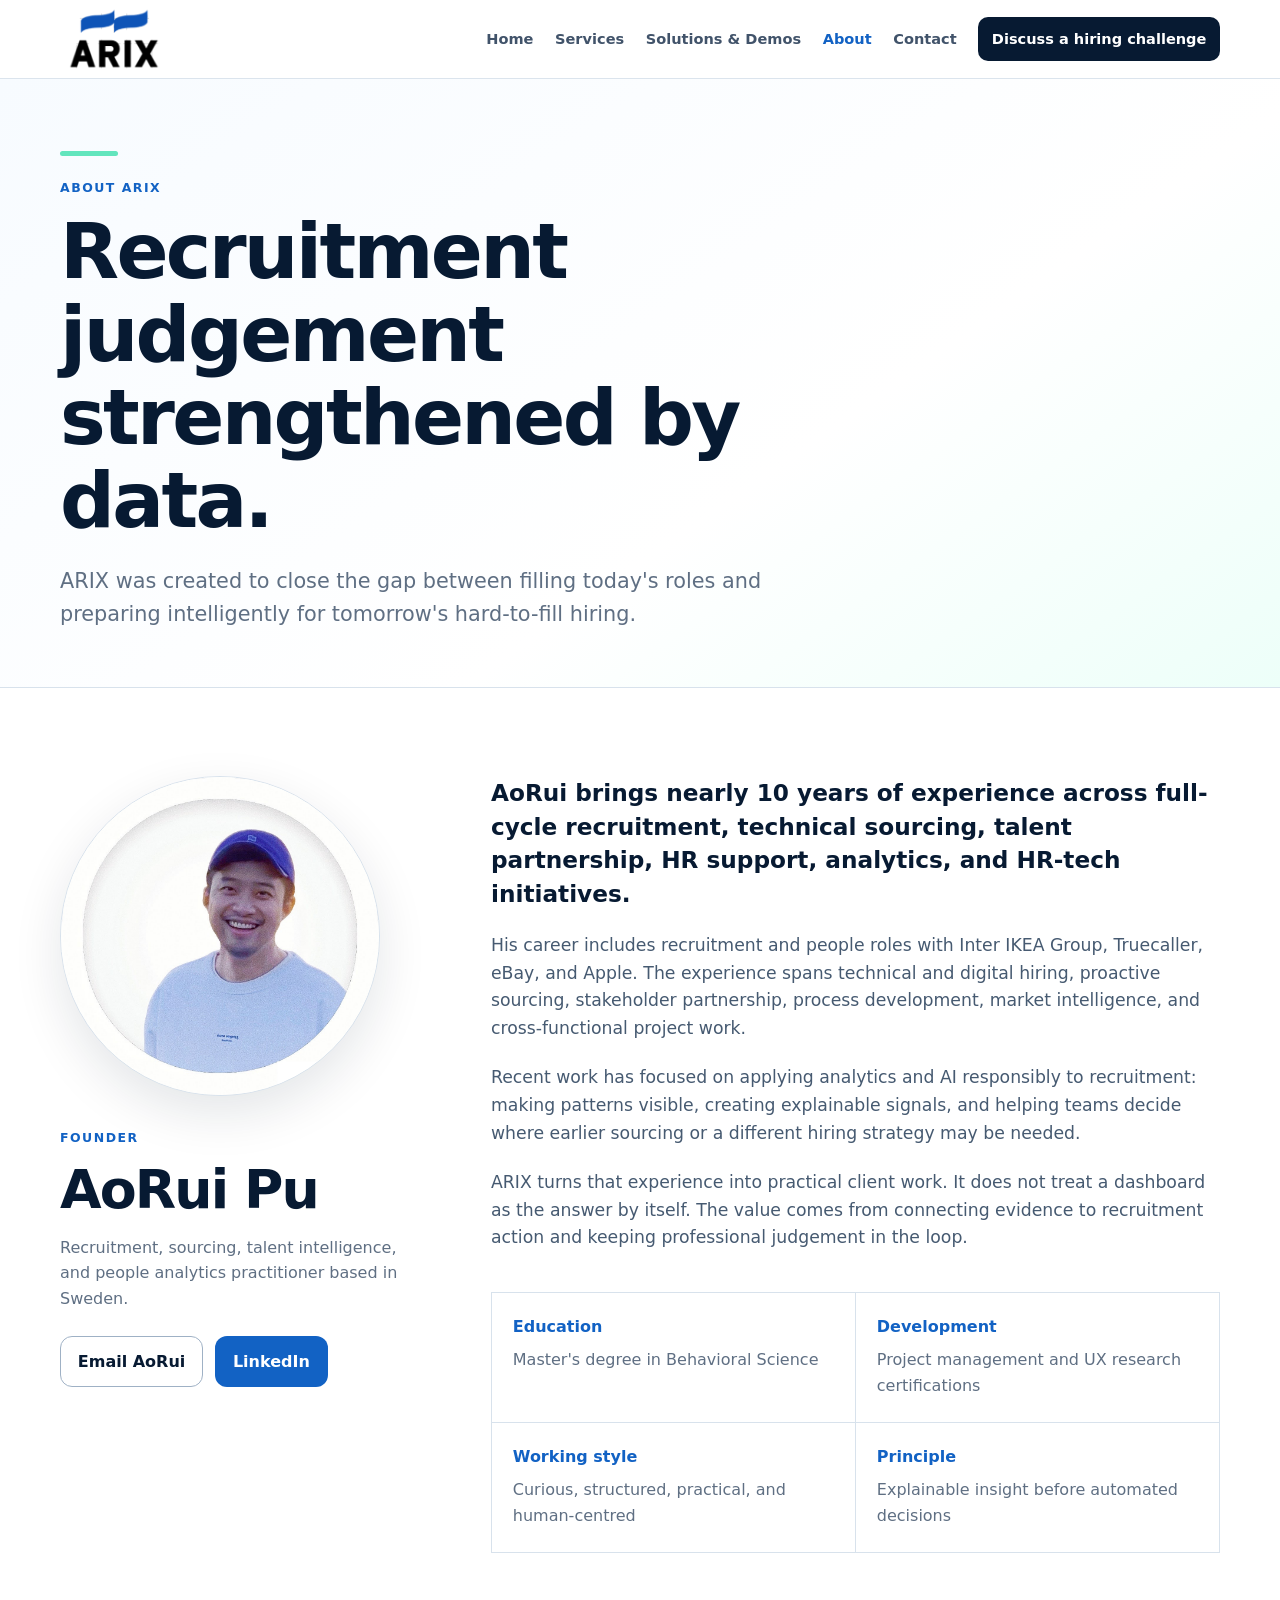
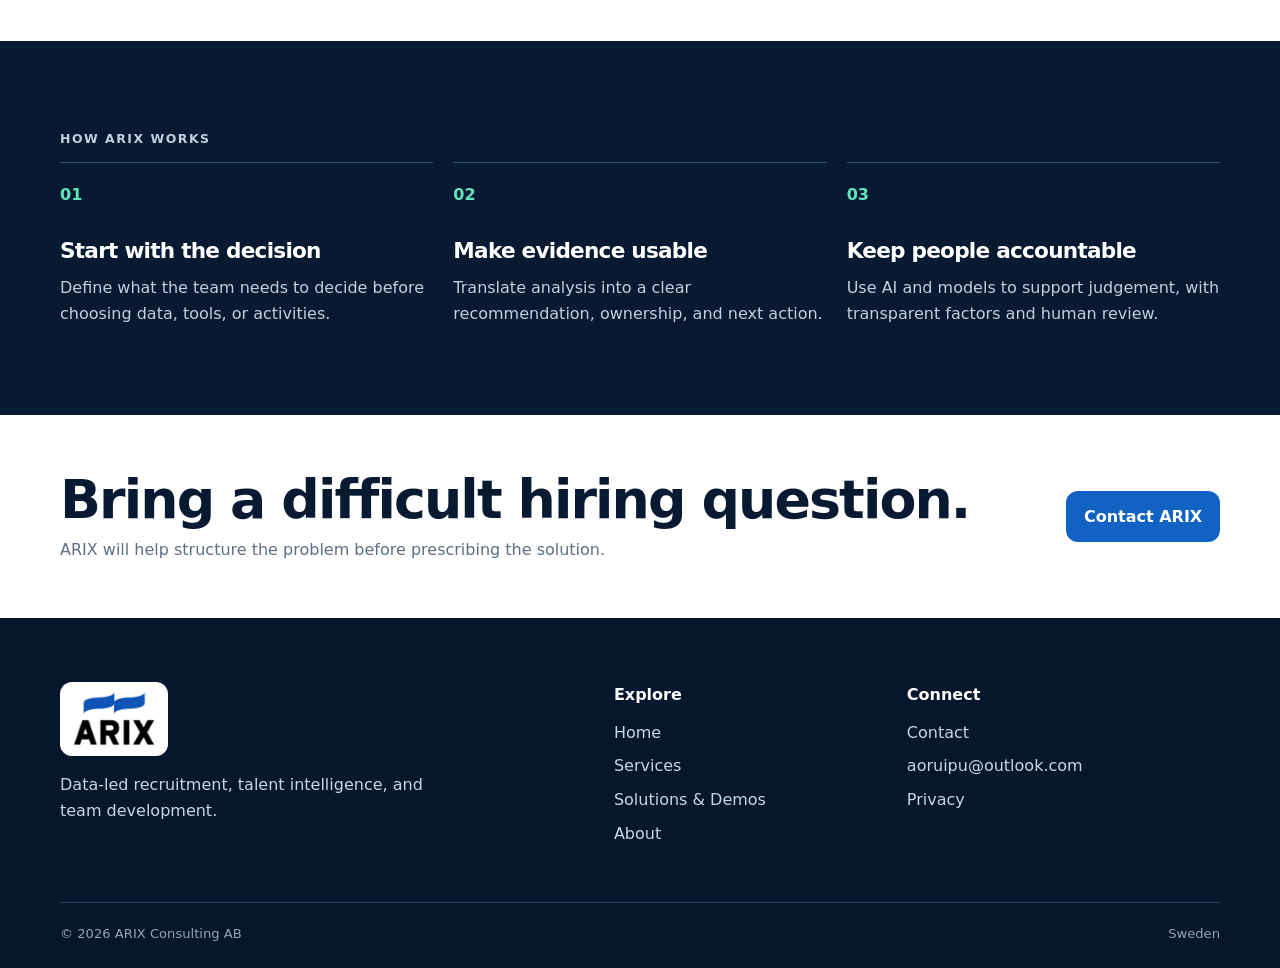
==== about/index.html @ 508da56c "Deploy ARIX consulting website" ====
<!DOCTYPE html>
<html lang="en"> <head>
<meta charset="UTF-8">
<meta name="viewport" content="width=device-width">
<meta name="description" content="Meet ARIX founder AoRui Pu and the experience behind its recruitment, sourcing, analytics, HR-tech, and responsible-AI work.">
<meta name="theme-color" content="#071a32">
<meta name="robots" content="index,follow">
<link rel="icon" href="/favicon.svg">
<link rel="canonical" href="https://example.com/about/">
<title>About | ARIX</title>
<link rel="stylesheet" href="/_astro/about.lXpp7TNr.css">
<style>.founder-grid[data-astro-cid-kh7btl4r]{display:grid;grid-template-columns:.65fr 1.35fr;gap:5rem}.founder-grid[data-astro-cid-kh7btl4r] aside[data-astro-cid-kh7btl4r]{position:sticky;top:110px;align-self:start}.founder-photo[data-astro-cid-kh7btl4r]{display:block;width:min(100%,320px);height:auto;aspect-ratio:1;margin-bottom:2rem;border:1px solid var(--line);border-radius:50%;background:var(--surface);object-fit:cover;box-shadow:var(--shadow)}.founder-actions[data-astro-cid-kh7btl4r]{display:flex;flex-wrap:wrap;gap:.75rem}.founder-grid[data-astro-cid-kh7btl4r] aside[data-astro-cid-kh7btl4r] p[data-astro-cid-kh7btl4r]:not(.eyebrow){margin:1rem 0 1.5rem;color:var(--muted)}.bio[data-astro-cid-kh7btl4r]>p[data-astro-cid-kh7btl4r]{margin-bottom:1.35rem;color:#465a71;font-size:1.08rem}.bio[data-astro-cid-kh7btl4r] .lead[data-astro-cid-kh7btl4r]{color:var(--navy);font-size:1.45rem;font-weight:750;line-height:1.45}.credential-grid[data-astro-cid-kh7btl4r]{display:grid;grid-template-columns:1fr 1fr;margin-top:2.5rem;border-top:1px solid var(--line);border-left:1px solid var(--line)}.credential-grid[data-astro-cid-kh7btl4r] div[data-astro-cid-kh7btl4r]{min-height:130px;padding:1.3rem;border-right:1px solid var(--line);border-bottom:1px solid var(--line)}.credential-grid[data-astro-cid-kh7btl4r] strong[data-astro-cid-kh7btl4r],.credential-grid[data-astro-cid-kh7btl4r] span[data-astro-cid-kh7btl4r]{display:block}.credential-grid[data-astro-cid-kh7btl4r] strong[data-astro-cid-kh7btl4r]{margin-bottom:.5rem;color:var(--blue)}.credential-grid[data-astro-cid-kh7btl4r] span[data-astro-cid-kh7btl4r]{color:var(--muted)}.values[data-astro-cid-kh7btl4r]{background:var(--navy);color:#fff}.values[data-astro-cid-kh7btl4r] article[data-astro-cid-kh7btl4r]{padding-top:1.2rem;border-top:1px solid #31506f}.values[data-astro-cid-kh7btl4r] article[data-astro-cid-kh7btl4r]>span[data-astro-cid-kh7btl4r]{color:var(--mint);font-weight:900}.values[data-astro-cid-kh7btl4r] h3[data-astro-cid-kh7btl4r]{margin:2rem 0 .8rem;color:#fff}.values[data-astro-cid-kh7btl4r] p[data-astro-cid-kh7btl4r]{color:#bfd0e1}.contact-strip[data-astro-cid-kh7btl4r]{display:flex;justify-content:space-between;align-items:center;gap:2rem}.contact-strip[data-astro-cid-kh7btl4r] p[data-astro-cid-kh7btl4r]{margin-top:.5rem;color:var(--muted)}@media(max-width:800px){.founder-grid[data-astro-cid-kh7btl4r]{grid-template-columns:1fr;gap:3rem}.founder-grid[data-astro-cid-kh7btl4r] aside[data-astro-cid-kh7btl4r]{position:static}.credential-grid[data-astro-cid-kh7btl4r]{grid-template-columns:1fr}.contact-strip[data-astro-cid-kh7btl4r]{align-items:flex-start;flex-direction:column}}
</style>
<link rel="stylesheet" href="/site-fixes.css">
</head> <body> <a class="skip-link" href="#main-content">Skip to content</a> <header class="site-header" data-astro-cid-3ef6ksr2> <div class="container nav-wrap" data-astro-cid-3ef6ksr2> <span class="brand" aria-label="ARIX" data-astro-cid-3ef6ksr2>
<img src="/brand/arix-logo-clean.png" width="108" height="66" alt="ARIX" data-astro-cid-3ef6ksr2>
</span> <button class="menu-button" type="button" aria-expanded="false" aria-controls="site-nav" data-astro-cid-3ef6ksr2>
<span data-astro-cid-3ef6ksr2>
</span>
<span data-astro-cid-3ef6ksr2>
</span>
<span data-astro-cid-3ef6ksr2>
</span>
<span class="sr-only" data-astro-cid-3ef6ksr2>Open navigation</span>
</button> <nav id="site-nav" aria-label="Primary navigation" data-astro-cid-3ef6ksr2> <a href="/" data-astro-cid-3ef6ksr2>Home</a>
<a href="/services/" data-astro-cid-3ef6ksr2>Services</a>
<a href="/solutions/" data-astro-cid-3ef6ksr2>Solutions &amp; Demos</a>
<a class="active" href="/about/" data-astro-cid-3ef6ksr2>About</a>
<a href="/contact/" data-astro-cid-3ef6ksr2>Contact</a> <a class="nav-cta" href="/contact/" data-astro-cid-3ef6ksr2>Discuss a hiring challenge</a> </nav> </div> </header> <script type="module">const t=document.querySelector(".menu-button"),n=document.querySelector("#site-nav");t?.addEventListener("click",()=>{const e=t.getAttribute("aria-expanded")==="true";t.setAttribute("aria-expanded",String(!e)),n?.classList.toggle("open",!e)});</script>  <main id="main-content"> <section class="page-hero">
<div class="container">
<div class="kicker-line">
</div>
<p class="eyebrow">About ARIX</p>
<h1>Recruitment judgement strengthened by data.</h1>
<p class="lede">ARIX was created to close the gap between filling today&#39;s roles and preparing intelligently for tomorrow&#39;s hard-to-fill hiring.</p>
</div>
</section> <section class="section" data-astro-cid-kh7btl4r>
<div class="container founder-grid" data-astro-cid-kh7btl4r> <aside data-astro-cid-kh7btl4r>
<img class="founder-photo" src="/brand/aorui-pu-founder.jpg" width="1080" height="1080" alt="AoRui Pu, founder of ARIX" data-astro-cid-kh7btl4r>
<p class="eyebrow" data-astro-cid-kh7btl4r>Founder</p>
<h2 data-astro-cid-kh7btl4r>AoRui Pu</h2>
<p data-astro-cid-kh7btl4r>Recruitment, sourcing, talent intelligence, and people analytics practitioner based in Sweden.</p>
<div class="founder-actions" data-astro-cid-kh7btl4r>
<a class="button secondary" href="mailto:aoruipu@outlook.com" data-astro-cid-kh7btl4r>Email AoRui</a>
<a class="button" href="https://www.linkedin.com/in/aorui/" target="_blank" rel="noreferrer" data-astro-cid-kh7btl4r>LinkedIn</a>
</div>
</aside> <div class="bio" data-astro-cid-kh7btl4r>
<p class="lead" data-astro-cid-kh7btl4r>AoRui brings nearly 10 years of experience across full-cycle recruitment, technical sourcing, talent partnership, HR support, analytics, and HR-tech initiatives.</p> <p data-astro-cid-kh7btl4r>His career includes recruitment and people roles with Inter IKEA Group, Truecaller, eBay, and Apple. The experience spans technical and digital hiring, proactive sourcing, stakeholder partnership, process development, market intelligence, and cross-functional project work.</p> <p data-astro-cid-kh7btl4r>Recent work has focused on applying analytics and AI responsibly to recruitment: making patterns visible, creating explainable signals, and helping teams decide where earlier sourcing or a different hiring strategy may be needed.</p> <p data-astro-cid-kh7btl4r>ARIX turns that experience into practical client work. It does not treat a dashboard as the answer by itself. The value comes from connecting evidence to recruitment action and keeping professional judgement in the loop.</p> <div class="credential-grid" data-astro-cid-kh7btl4r>
<div data-astro-cid-kh7btl4r>
<strong data-astro-cid-kh7btl4r>Education</strong>
<span data-astro-cid-kh7btl4r>Master's degree in Behavioral Science</span>
</div>
<div data-astro-cid-kh7btl4r>
<strong data-astro-cid-kh7btl4r>Development</strong>
<span data-astro-cid-kh7btl4r>Project management and UX research certifications</span>
</div>
<div data-astro-cid-kh7btl4r>
<strong data-astro-cid-kh7btl4r>Working style</strong>
<span data-astro-cid-kh7btl4r>Curious, structured, practical, and human-centred</span>
</div>
<div data-astro-cid-kh7btl4r>
<strong data-astro-cid-kh7btl4r>Principle</strong>
<span data-astro-cid-kh7btl4r>Explainable insight before automated decisions</span>
</div>
</div> </div> </div>
</section> <section class="section values" data-astro-cid-kh7btl4r>
<div class="container" data-astro-cid-kh7btl4r>
<p class="eyebrow mint" data-astro-cid-kh7btl4r>How ARIX works</p>
<div class="grid-3" data-astro-cid-kh7btl4r>
<article data-astro-cid-kh7btl4r>
<span data-astro-cid-kh7btl4r>01</span>
<h3 data-astro-cid-kh7btl4r>Start with the decision</h3>
<p data-astro-cid-kh7btl4r>Define what the team needs to decide before choosing data, tools, or activities.</p>
</article>
<article data-astro-cid-kh7btl4r>
<span data-astro-cid-kh7btl4r>02</span>
<h3 data-astro-cid-kh7btl4r>Make evidence usable</h3>
<p data-astro-cid-kh7btl4r>Translate analysis into a clear recommendation, ownership, and next action.</p>
</article>
<article data-astro-cid-kh7btl4r>
<span data-astro-cid-kh7btl4r>03</span>
<h3 data-astro-cid-kh7btl4r>Keep people accountable</h3>
<p data-astro-cid-kh7btl4r>Use AI and models to support judgement, with transparent factors and human review.</p>
</article>
</div>
</div>
</section> <section class="section-sm" data-astro-cid-kh7btl4r>
<div class="container contact-strip" data-astro-cid-kh7btl4r>
<div data-astro-cid-kh7btl4r>
<h2 data-astro-cid-kh7btl4r>Bring a difficult hiring question.</h2>
<p data-astro-cid-kh7btl4r>ARIX will help structure the problem before prescribing the solution.</p>
</div>
<a class="button" href="/contact/" data-astro-cid-kh7btl4r>Contact ARIX</a>
</div>
</section> </main> <footer data-astro-cid-sz7xmlte> <div class="container footer-grid" data-astro-cid-sz7xmlte> <div data-astro-cid-sz7xmlte>
<img src="/brand/arix-logo-clean.png" width="96" height="76" alt="ARIX" data-astro-cid-sz7xmlte>
<p data-astro-cid-sz7xmlte>Data-led recruitment, talent intelligence, and team development.</p>
</div> <div data-astro-cid-sz7xmlte>
<strong data-astro-cid-sz7xmlte>Explore</strong>
<a href="/" data-astro-cid-sz7xmlte>Home</a>
<a href="/services/" data-astro-cid-sz7xmlte>Services</a>
<a href="/solutions/" data-astro-cid-sz7xmlte>Solutions & Demos</a>
<a href="/about/" data-astro-cid-sz7xmlte>About</a>
</div> <div data-astro-cid-sz7xmlte>
<strong data-astro-cid-sz7xmlte>Connect</strong>
<a href="/contact/" data-astro-cid-sz7xmlte>Contact</a>
<a href="mailto:aoruipu@outlook.com" data-astro-cid-sz7xmlte>aoruipu@outlook.com</a>
<a href="/privacy/" data-astro-cid-sz7xmlte>Privacy</a>
</div> </div> <div class="container legal" data-astro-cid-sz7xmlte>
<span data-astro-cid-sz7xmlte>© 2026 ARIX Consulting AB</span>
<span data-astro-cid-sz7xmlte>Sweden</span>
</div> </footer>  </body>
</html>
---- _astro/about.lXpp7TNr.css ----
.site-header[data-astro-cid-3ef6ksr2]{position:sticky;top:0;z-index:50;border-bottom:1px solid rgba(216,226,236,.9);background:#fffffff0;backdrop-filter:blur(14px)}.nav-wrap[data-astro-cid-3ef6ksr2]{display:flex;min-height:78px;align-items:center;justify-content:space-between;gap:1.5rem}.brand[data-astro-cid-3ef6ksr2]{display:inline-flex;align-items:center}.brand[data-astro-cid-3ef6ksr2] img[data-astro-cid-3ef6ksr2]{width:94px;height:auto;display:block}nav[data-astro-cid-3ef6ksr2]{display:flex;align-items:center;gap:1.35rem}nav[data-astro-cid-3ef6ksr2] a[data-astro-cid-3ef6ksr2]{color:#41536a;font-size:.91rem;font-weight:750;text-decoration:none}nav[data-astro-cid-3ef6ksr2] a[data-astro-cid-3ef6ksr2]:hover,nav[data-astro-cid-3ef6ksr2] a[data-astro-cid-3ef6ksr2].active{color:var(--blue)}nav[data-astro-cid-3ef6ksr2] .nav-cta[data-astro-cid-3ef6ksr2]{padding:.65rem .85rem;border-radius:10px;background:var(--navy);color:#fff}nav[data-astro-cid-3ef6ksr2] .nav-cta[data-astro-cid-3ef6ksr2]:hover{color:#fff;background:var(--blue)}.menu-button[data-astro-cid-3ef6ksr2]{display:none;width:46px;height:44px;border:1px solid var(--line);border-radius:10px;background:#fff;padding:10px}.menu-button[data-astro-cid-3ef6ksr2] span[data-astro-cid-3ef6ksr2]:not(.sr-only){display:block;height:2px;margin:4px 0;background:var(--navy)}@media(max-width:850px){.menu-button[data-astro-cid-3ef6ksr2]{display:block}nav[data-astro-cid-3ef6ksr2]{position:absolute;inset:78px 0 auto;display:none;align-items:stretch;padding:1rem;border-bottom:1px solid var(--line);background:#fff;box-shadow:var(--shadow)}nav[data-astro-cid-3ef6ksr2].open{display:grid}nav[data-astro-cid-3ef6ksr2] a[data-astro-cid-3ef6ksr2]{padding:.7rem}nav[data-astro-cid-3ef6ksr2] .nav-cta[data-astro-cid-3ef6ksr2]{text-align:center}}footer[data-astro-cid-sz7xmlte]{padding:4rem 0 1.5rem;background:#06172d;color:#c8d6e5}.footer-grid[data-astro-cid-sz7xmlte]{display:grid;grid-template-columns:2fr 1fr 1.2fr;gap:2rem}img[data-astro-cid-sz7xmlte]{width:88px;filter:brightness(0) invert(1);opacity:.96}p[data-astro-cid-sz7xmlte]{max-width:390px;margin-top:1rem}strong[data-astro-cid-sz7xmlte]{display:block;margin-bottom:.75rem;color:#fff}a[data-astro-cid-sz7xmlte]{display:block;margin:.5rem 0;color:#c8d6e5;text-decoration:none}a[data-astro-cid-sz7xmlte]:hover{color:var(--mint)}.legal[data-astro-cid-sz7xmlte]{display:flex;justify-content:space-between;gap:1rem;margin-top:3rem;padding-top:1.25rem;border-top:1px solid #28405b;color:#91a4b9;font-size:.82rem}@media(max-width:650px){.footer-grid[data-astro-cid-sz7xmlte]{grid-template-columns:1fr}}:root{--navy: #071a32;--navy-2: #102b4b;--blue: #1262c4;--blue-bright: #2d6cff;--mint: #62e5bd;--mint-soft: #d9faef;--ink: #162944;--muted: #5f6f83;--line: #d8e2ec;--surface: #f5f8fb;--white: #ffffff;--radius: 18px;--shadow: 0 18px 50px rgba(7, 26, 50, .11);font-family:Inter,ui-sans-serif,system-ui,-apple-system,BlinkMacSystemFont,Segoe UI,sans-serif;color:var(--ink);background:var(--white);font-synthesis:none}*{box-sizing:border-box}html{scroll-behavior:smooth}body{margin:0;min-width:320px;background:var(--white);line-height:1.6}img,svg,canvas{max-width:100%}a{color:inherit}button,input,select,textarea{font:inherit}button,a{-webkit-tap-highlight-color:transparent}:focus-visible{outline:3px solid var(--mint);outline-offset:3px}.skip-link{position:fixed;left:1rem;top:-5rem;z-index:100;padding:.75rem 1rem;background:var(--mint);color:var(--navy);font-weight:800;border-radius:10px}.skip-link:focus{top:1rem}.container{width:min(1160px,calc(100% - 2rem));margin-inline:auto}.section{padding:5.5rem 0}.section-sm{padding:3.5rem 0}.eyebrow{margin:0 0 .8rem;color:var(--blue);font-size:.78rem;font-weight:850;letter-spacing:.12em;text-transform:uppercase}.eyebrow.mint{color:var(--mint)}h1,h2,h3{margin:0;color:var(--navy);line-height:1.08;letter-spacing:-.035em}h1{font-size:clamp(2.65rem,7vw,5.8rem);max-width:1000px}h2{font-size:clamp(2rem,4.2vw,3.7rem)}h3{font-size:1.35rem}p{margin:0}.lede{max-width:750px;color:var(--muted);font-size:clamp(1.05rem,2vw,1.3rem)}.button{display:inline-flex;min-height:48px;align-items:center;justify-content:center;gap:.55rem;padding:.75rem 1.05rem;border:1px solid transparent;border-radius:12px;background:var(--blue);color:var(--white);font-weight:800;text-decoration:none;cursor:pointer;transition:transform .18s ease,background .18s ease,border-color .18s ease}.button:hover{transform:translateY(-2px);background:#0e51a5}.button.secondary{background:transparent;color:var(--navy);border-color:#9fb1c5}.button.secondary:hover{border-color:var(--blue);background:#edf5ff}.button.mint{background:var(--mint);color:var(--navy)}.button.mint:hover{background:#48d5aa}.button-row{display:flex;flex-wrap:wrap;gap:.8rem}.grid-2{display:grid;grid-template-columns:repeat(2,minmax(0,1fr));gap:1.25rem}.grid-3{display:grid;grid-template-columns:repeat(3,minmax(0,1fr));gap:1.25rem}.grid-4{display:grid;grid-template-columns:repeat(4,minmax(0,1fr));gap:1rem}.card{border:1px solid var(--line);border-radius:var(--radius);background:var(--white);padding:1.5rem;box-shadow:0 8px 24px #071a320a}.card p{color:var(--muted)}.pill{display:inline-flex;align-items:center;gap:.45rem;border-radius:999px;padding:.38rem .7rem;background:var(--mint-soft);color:#0f725b;font-size:.78rem;font-weight:800}.dot{width:.55rem;height:.55rem;border-radius:50%;background:var(--mint);flex:0 0 auto}.dark-panel{background:var(--navy);color:var(--white)}.dark-panel h2,.dark-panel h3{color:var(--white)}.dark-panel p{color:#c7d4e2}.demo-label{display:inline-flex;align-items:center;gap:.5rem;margin-bottom:1rem;padding:.42rem .72rem;border:1px solid #a9bbcd;border-radius:999px;color:#52657b;font-size:.75rem;font-weight:800;text-transform:uppercase;letter-spacing:.07em}.page-hero{padding:4.5rem 0 3.5rem;background:linear-gradient(145deg,#f7fbff,#fff 62%,#edfff9);border-bottom:1px solid var(--line)}.page-hero h1{font-size:clamp(2.7rem,6vw,5rem);max-width:900px}.page-hero .lede{margin-top:1.35rem}.kicker-line{width:58px;height:5px;margin-bottom:1.4rem;border-radius:99px;background:var(--mint)}.sr-only{position:absolute;width:1px;height:1px;padding:0;margin:-1px;overflow:hidden;clip:rect(0,0,0,0);white-space:nowrap;border:0}@media(max-width:850px){.grid-4,.grid-3{grid-template-columns:repeat(2,minmax(0,1fr))}.section{padding:4rem 0}}@media(max-width:620px){.grid-4,.grid-3,.grid-2{grid-template-columns:1fr}.container{width:min(100% - 1.25rem,1160px)}h1{font-size:clamp(2.45rem,14vw,4rem)}}@media(prefers-reduced-motion:reduce){html{scroll-behavior:auto}*,*:before,*:after{animation-duration:.01ms!important;animation-iteration-count:1!important;transition-duration:.01ms!important}}
---- site-fixes.css ----
/* Shared refinements added to the packaged site. */
.brand {
  flex: 0 0 auto;
  overflow: hidden;
  width: 108px;
  height: 66px;
  cursor: default;
}

.brand img {
  width: 100% !important;
  height: 100% !important;
  object-fit: contain;
}

.footer-grid > div:first-child img {
  display: block;
  width: 108px;
  height: 74px;
  padding: 7px;
  border-radius: 12px;
  background: #fff;
  filter: none;
  opacity: 1;
  object-fit: contain;
}

.signal-card .meter i,
.factor-list b {
  transform: scaleX(0);
  transform-origin: left center;
  animation: arix-bar-reveal 900ms cubic-bezier(.22, 1, .36, 1) forwards;
}

.signal-card .meter:nth-of-type(5) i {
  animation-delay: 120ms;
}

.signal-card .meter:nth-of-type(7) i {
  animation-delay: 240ms;
}

.factor-list > div > div:nth-child(2) b { animation-delay: 80ms; }
.factor-list > div > div:nth-child(3) b { animation-delay: 160ms; }
.factor-list > div > div:nth-child(4) b { animation-delay: 240ms; }
.factor-list > div > div:nth-child(5) b { animation-delay: 320ms; }

@keyframes arix-bar-reveal {
  to { transform: scaleX(1); }
}

.service-list article {
  align-items: center !important;
}

.service-list article > span,
.service-title > span {
  display: inline-flex;
  width: 40px;
  height: 40px;
  align-items: center;
  justify-content: center;
  border-radius: 50%;
  background: #e9f2ff;
  font-variant-numeric: tabular-nums;
  line-height: 1;
}

.service-list article > span {
  justify-self: start;
}

.service-title > span {
  margin-top: .05rem;
}

.pill,
.live,
.insights li > span {
  line-height: 1;
}

.live {
  display: inline-flex;
  align-items: center;
  gap: .4rem;
}

.pill .dot,
.live i {
  align-self: center;
}

.insights li {
  align-items: start;
}

.insights li > span {
  margin-top: .05rem;
  font-variant-numeric: tabular-nums;
}

.metric-grid article {
  display: flex;
  min-height: 132px;
  flex-direction: column;
  justify-content: space-between;
}

.metric-grid strong,
.factor-list strong {
  font-variant-numeric: tabular-nums;
}

.future-grid {
  align-items: flex-start !important;
}

.future-grid > div {
  flex: 1 1 auto;
}

.learning-topics {
  display: grid;
  grid-template-columns: repeat(2, minmax(0, 1fr));
  gap: .85rem;
  max-width: 850px;
  margin: 1.5rem 0 0;
  padding: 0;
  list-style: none;
}

.learning-topics li {
  padding: 1rem;
  border: 1px solid var(--line);
  border-radius: 12px;
  background: var(--surface);
}

.learning-topics strong,
.learning-topics span {
  display: block;
}

.learning-topics strong {
  color: var(--navy);
}

.learning-topics span {
  margin-top: .35rem;
  color: var(--muted);
  font-size: .9rem;
  line-height: 1.5;
}

@media (max-width: 720px) {
  .brand {
    width: 96px;
    height: 60px;
  }

  .learning-topics {
    grid-template-columns: 1fr;
  }
}

@media (prefers-reduced-motion: reduce) {
  .signal-card .meter i,
  .factor-list b {
    transform: none;
    animation: none;
  }
}
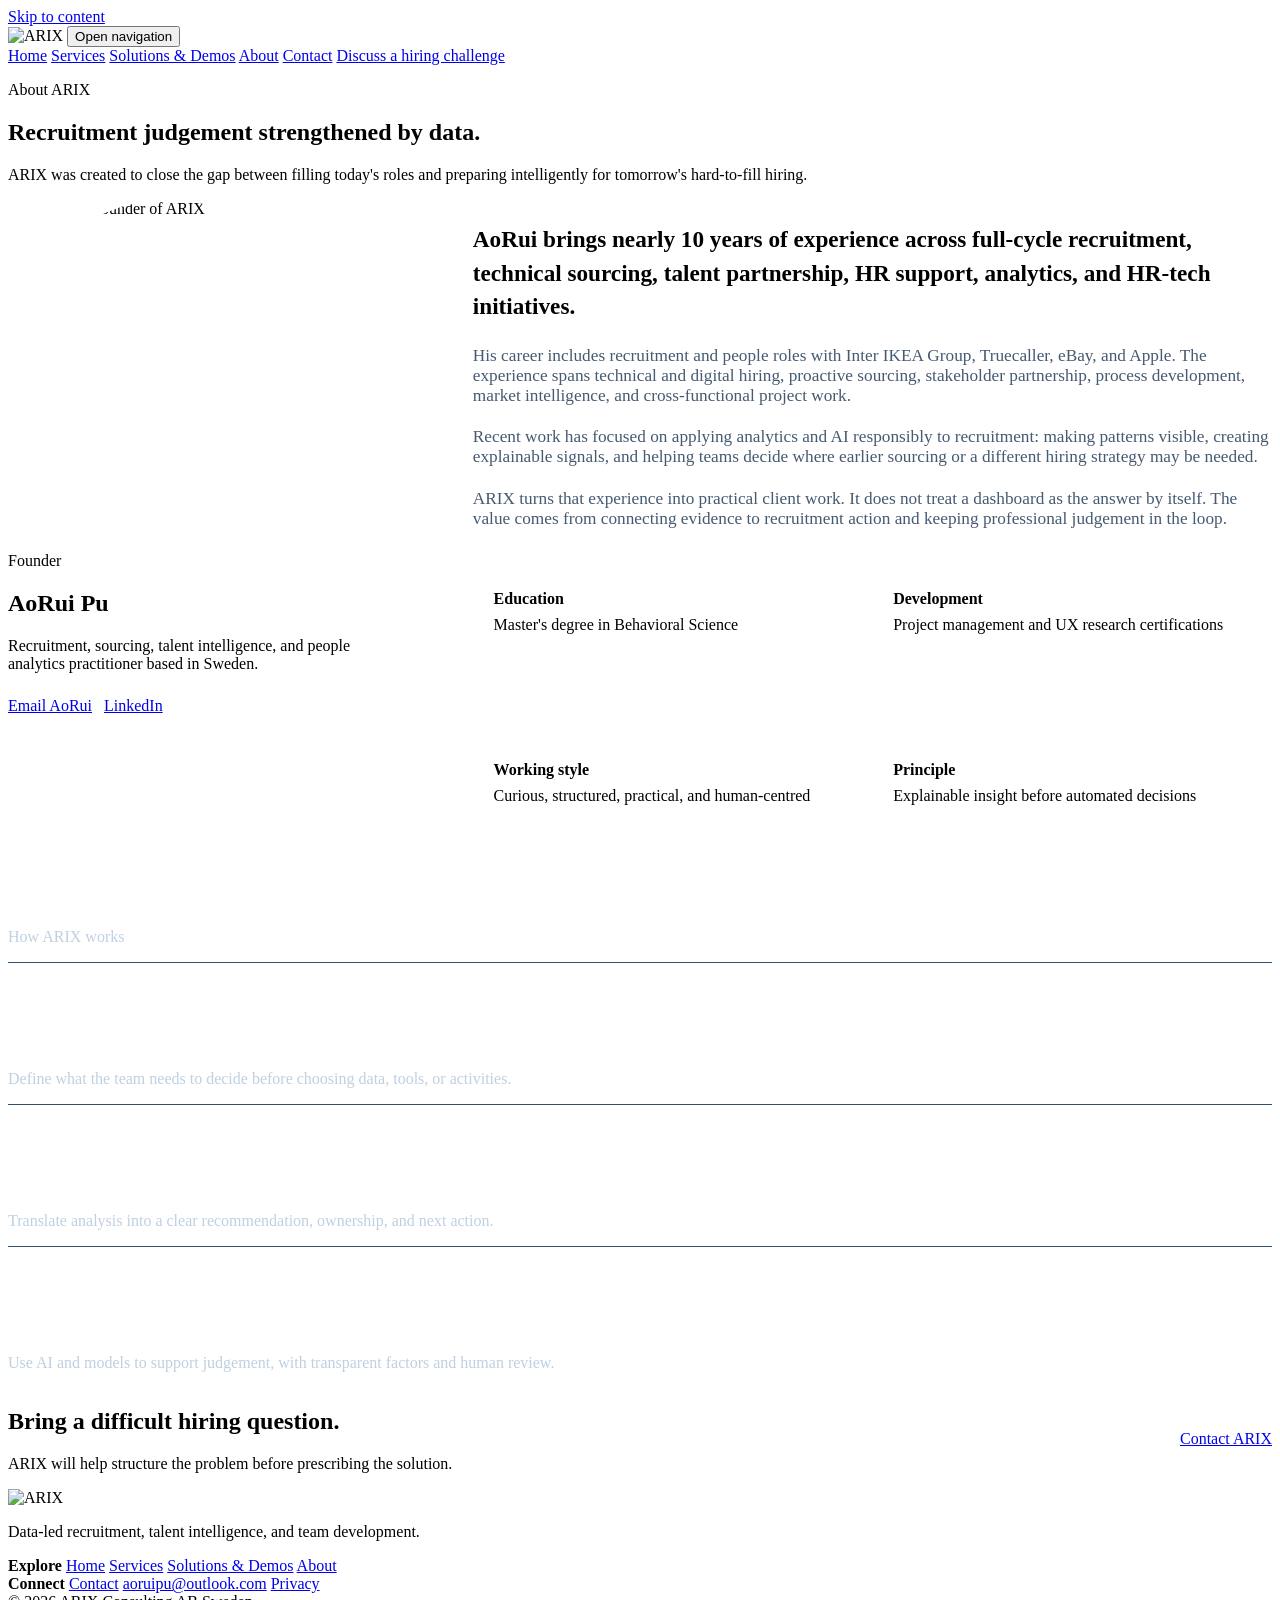
==== commit 6721861b: "Rewrite all paths to absolute /arixconsulting/ prefix" ====
--- a/about/index.html
+++ b/about/index.html
@@ -5,15 +5,15 @@
 <meta name="description" content="Meet ARIX founder AoRui Pu and the experience behind its recruitment, sourcing, analytics, HR-tech, and responsible-AI work.">
 <meta name="theme-color" content="#071a32">
 <meta name="robots" content="index,follow">
-<link rel="icon" href="/favicon.svg">
+<link rel="icon" href="/arixconsulting/favicon.svg">
 <link rel="canonical" href="https://example.com/about/">
 <title>About | ARIX</title>
-<link rel="stylesheet" href="/_astro/about.lXpp7TNr.css">
+<link rel="stylesheet" href="/arixconsulting/_astro/about.lXpp7TNr.css">
 <style>.founder-grid[data-astro-cid-kh7btl4r]{display:grid;grid-template-columns:.65fr 1.35fr;gap:5rem}.founder-grid[data-astro-cid-kh7btl4r] aside[data-astro-cid-kh7btl4r]{position:sticky;top:110px;align-self:start}.founder-photo[data-astro-cid-kh7btl4r]{display:block;width:min(100%,320px);height:auto;aspect-ratio:1;margin-bottom:2rem;border:1px solid var(--line);border-radius:50%;background:var(--surface);object-fit:cover;box-shadow:var(--shadow)}.founder-actions[data-astro-cid-kh7btl4r]{display:flex;flex-wrap:wrap;gap:.75rem}.founder-grid[data-astro-cid-kh7btl4r] aside[data-astro-cid-kh7btl4r] p[data-astro-cid-kh7btl4r]:not(.eyebrow){margin:1rem 0 1.5rem;color:var(--muted)}.bio[data-astro-cid-kh7btl4r]>p[data-astro-cid-kh7btl4r]{margin-bottom:1.35rem;color:#465a71;font-size:1.08rem}.bio[data-astro-cid-kh7btl4r] .lead[data-astro-cid-kh7btl4r]{color:var(--navy);font-size:1.45rem;font-weight:750;line-height:1.45}.credential-grid[data-astro-cid-kh7btl4r]{display:grid;grid-template-columns:1fr 1fr;margin-top:2.5rem;border-top:1px solid var(--line);border-left:1px solid var(--line)}.credential-grid[data-astro-cid-kh7btl4r] div[data-astro-cid-kh7btl4r]{min-height:130px;padding:1.3rem;border-right:1px solid var(--line);border-bottom:1px solid var(--line)}.credential-grid[data-astro-cid-kh7btl4r] strong[data-astro-cid-kh7btl4r],.credential-grid[data-astro-cid-kh7btl4r] span[data-astro-cid-kh7btl4r]{display:block}.credential-grid[data-astro-cid-kh7btl4r] strong[data-astro-cid-kh7btl4r]{margin-bottom:.5rem;color:var(--blue)}.credential-grid[data-astro-cid-kh7btl4r] span[data-astro-cid-kh7btl4r]{color:var(--muted)}.values[data-astro-cid-kh7btl4r]{background:var(--navy);color:#fff}.values[data-astro-cid-kh7btl4r] article[data-astro-cid-kh7btl4r]{padding-top:1.2rem;border-top:1px solid #31506f}.values[data-astro-cid-kh7btl4r] article[data-astro-cid-kh7btl4r]>span[data-astro-cid-kh7btl4r]{color:var(--mint);font-weight:900}.values[data-astro-cid-kh7btl4r] h3[data-astro-cid-kh7btl4r]{margin:2rem 0 .8rem;color:#fff}.values[data-astro-cid-kh7btl4r] p[data-astro-cid-kh7btl4r]{color:#bfd0e1}.contact-strip[data-astro-cid-kh7btl4r]{display:flex;justify-content:space-between;align-items:center;gap:2rem}.contact-strip[data-astro-cid-kh7btl4r] p[data-astro-cid-kh7btl4r]{margin-top:.5rem;color:var(--muted)}@media(max-width:800px){.founder-grid[data-astro-cid-kh7btl4r]{grid-template-columns:1fr;gap:3rem}.founder-grid[data-astro-cid-kh7btl4r] aside[data-astro-cid-kh7btl4r]{position:static}.credential-grid[data-astro-cid-kh7btl4r]{grid-template-columns:1fr}.contact-strip[data-astro-cid-kh7btl4r]{align-items:flex-start;flex-direction:column}}
 </style>
-<link rel="stylesheet" href="/site-fixes.css">
+<link rel="stylesheet" href="/arixconsulting/site-fixes.css">
 </head> <body> <a class="skip-link" href="#main-content">Skip to content</a> <header class="site-header" data-astro-cid-3ef6ksr2> <div class="container nav-wrap" data-astro-cid-3ef6ksr2> <span class="brand" aria-label="ARIX" data-astro-cid-3ef6ksr2>
-<img src="/brand/arix-logo-clean.png" width="108" height="66" alt="ARIX" data-astro-cid-3ef6ksr2>
+<img src="/arixconsulting/brand/arix-logo-clean.png" width="108" height="66" alt="ARIX" data-astro-cid-3ef6ksr2>
 </span> <button class="menu-button" type="button" aria-expanded="false" aria-controls="site-nav" data-astro-cid-3ef6ksr2>
 <span data-astro-cid-3ef6ksr2>
 </span>
@@ -22,11 +22,11 @@
 <span data-astro-cid-3ef6ksr2>
 </span>
 <span class="sr-only" data-astro-cid-3ef6ksr2>Open navigation</span>
-</button> <nav id="site-nav" aria-label="Primary navigation" data-astro-cid-3ef6ksr2> <a href="/" data-astro-cid-3ef6ksr2>Home</a>
-<a href="/services/" data-astro-cid-3ef6ksr2>Services</a>
-<a href="/solutions/" data-astro-cid-3ef6ksr2>Solutions &amp; Demos</a>
-<a class="active" href="/about/" data-astro-cid-3ef6ksr2>About</a>
-<a href="/contact/" data-astro-cid-3ef6ksr2>Contact</a> <a class="nav-cta" href="/contact/" data-astro-cid-3ef6ksr2>Discuss a hiring challenge</a> </nav> </div> </header> <script type="module">const t=document.querySelector(".menu-button"),n=document.querySelector("#site-nav");t?.addEventListener("click",()=>{const e=t.getAttribute("aria-expanded")==="true";t.setAttribute("aria-expanded",String(!e)),n?.classList.toggle("open",!e)});</script>  <main id="main-content"> <section class="page-hero">
+</button> <nav id="site-nav" aria-label="Primary navigation" data-astro-cid-3ef6ksr2> <a href="/arixconsulting/" data-astro-cid-3ef6ksr2>Home</a>
+<a href="/arixconsulting/services/" data-astro-cid-3ef6ksr2>Services</a>
+<a href="/arixconsulting/solutions/" data-astro-cid-3ef6ksr2>Solutions &amp; Demos</a>
+<a class="active" href="/arixconsulting/about/" data-astro-cid-3ef6ksr2>About</a>
+<a href="/arixconsulting/contact/" data-astro-cid-3ef6ksr2>Contact</a> <a class="nav-cta" href="/arixconsulting/contact/" data-astro-cid-3ef6ksr2>Discuss a hiring challenge</a> </nav> </div> </header> <script type="module">const t=document.querySelector(".menu-button"),n=document.querySelector("#site-nav");t?.addEventListener("click",()=>{const e=t.getAttribute("aria-expanded")==="true";t.setAttribute("aria-expanded",String(!e)),n?.classList.toggle("open",!e)});</script>  <main id="main-content"> <section class="page-hero">
 <div class="container">
 <div class="kicker-line">
 </div>
@@ -36,7 +36,7 @@
 </div>
 </section> <section class="section" data-astro-cid-kh7btl4r>
 <div class="container founder-grid" data-astro-cid-kh7btl4r> <aside data-astro-cid-kh7btl4r>
-<img class="founder-photo" src="/brand/aorui-pu-founder.jpg" width="1080" height="1080" alt="AoRui Pu, founder of ARIX" data-astro-cid-kh7btl4r>
+<img class="founder-photo" src="/arixconsulting/brand/aorui-pu-founder.jpg" width="1080" height="1080" alt="AoRui Pu, founder of ARIX" data-astro-cid-kh7btl4r>
 <p class="eyebrow" data-astro-cid-kh7btl4r>Founder</p>
 <h2 data-astro-cid-kh7btl4r>AoRui Pu</h2>
 <p data-astro-cid-kh7btl4r>Recruitment, sourcing, talent intelligence, and people analytics practitioner based in Sweden.</p>
@@ -90,22 +90,22 @@
 <h2 data-astro-cid-kh7btl4r>Bring a difficult hiring question.</h2>
 <p data-astro-cid-kh7btl4r>ARIX will help structure the problem before prescribing the solution.</p>
 </div>
-<a class="button" href="/contact/" data-astro-cid-kh7btl4r>Contact ARIX</a>
+<a class="button" href="/arixconsulting/contact/" data-astro-cid-kh7btl4r>Contact ARIX</a>
 </div>
 </section> </main> <footer data-astro-cid-sz7xmlte> <div class="container footer-grid" data-astro-cid-sz7xmlte> <div data-astro-cid-sz7xmlte>
-<img src="/brand/arix-logo-clean.png" width="96" height="76" alt="ARIX" data-astro-cid-sz7xmlte>
+<img src="/arixconsulting/brand/arix-logo-clean.png" width="96" height="76" alt="ARIX" data-astro-cid-sz7xmlte>
 <p data-astro-cid-sz7xmlte>Data-led recruitment, talent intelligence, and team development.</p>
 </div> <div data-astro-cid-sz7xmlte>
 <strong data-astro-cid-sz7xmlte>Explore</strong>
-<a href="/" data-astro-cid-sz7xmlte>Home</a>
-<a href="/services/" data-astro-cid-sz7xmlte>Services</a>
-<a href="/solutions/" data-astro-cid-sz7xmlte>Solutions & Demos</a>
-<a href="/about/" data-astro-cid-sz7xmlte>About</a>
+<a href="/arixconsulting/" data-astro-cid-sz7xmlte>Home</a>
+<a href="/arixconsulting/services/" data-astro-cid-sz7xmlte>Services</a>
+<a href="/arixconsulting/solutions/" data-astro-cid-sz7xmlte>Solutions & Demos</a>
+<a href="/arixconsulting/about/" data-astro-cid-sz7xmlte>About</a>
 </div> <div data-astro-cid-sz7xmlte>
 <strong data-astro-cid-sz7xmlte>Connect</strong>
-<a href="/contact/" data-astro-cid-sz7xmlte>Contact</a>
+<a href="/arixconsulting/contact/" data-astro-cid-sz7xmlte>Contact</a>
 <a href="mailto:aoruipu@outlook.com" data-astro-cid-sz7xmlte>aoruipu@outlook.com</a>
-<a href="/privacy/" data-astro-cid-sz7xmlte>Privacy</a>
+<a href="/arixconsulting/privacy/" data-astro-cid-sz7xmlte>Privacy</a>
 </div> </div> <div class="container legal" data-astro-cid-sz7xmlte>
 <span data-astro-cid-sz7xmlte>© 2026 ARIX Consulting AB</span>
 <span data-astro-cid-sz7xmlte>Sweden</span>
